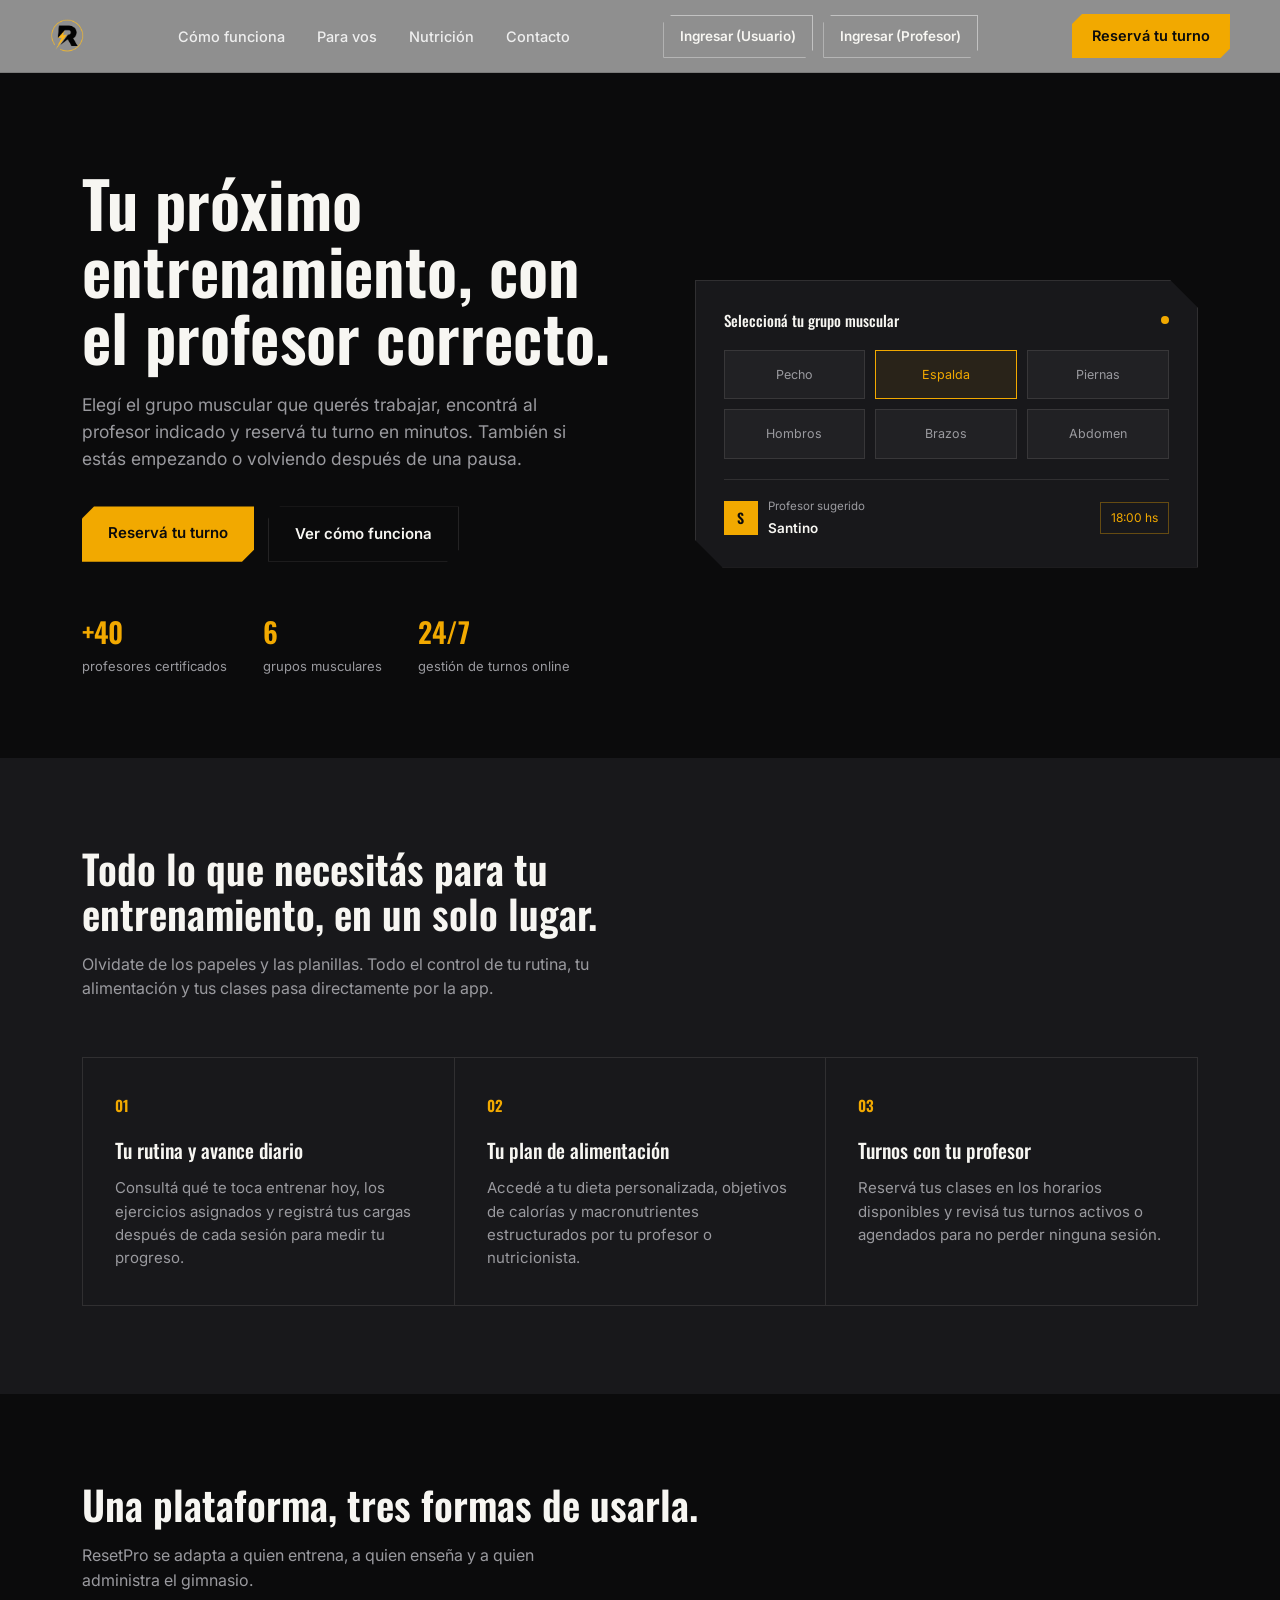
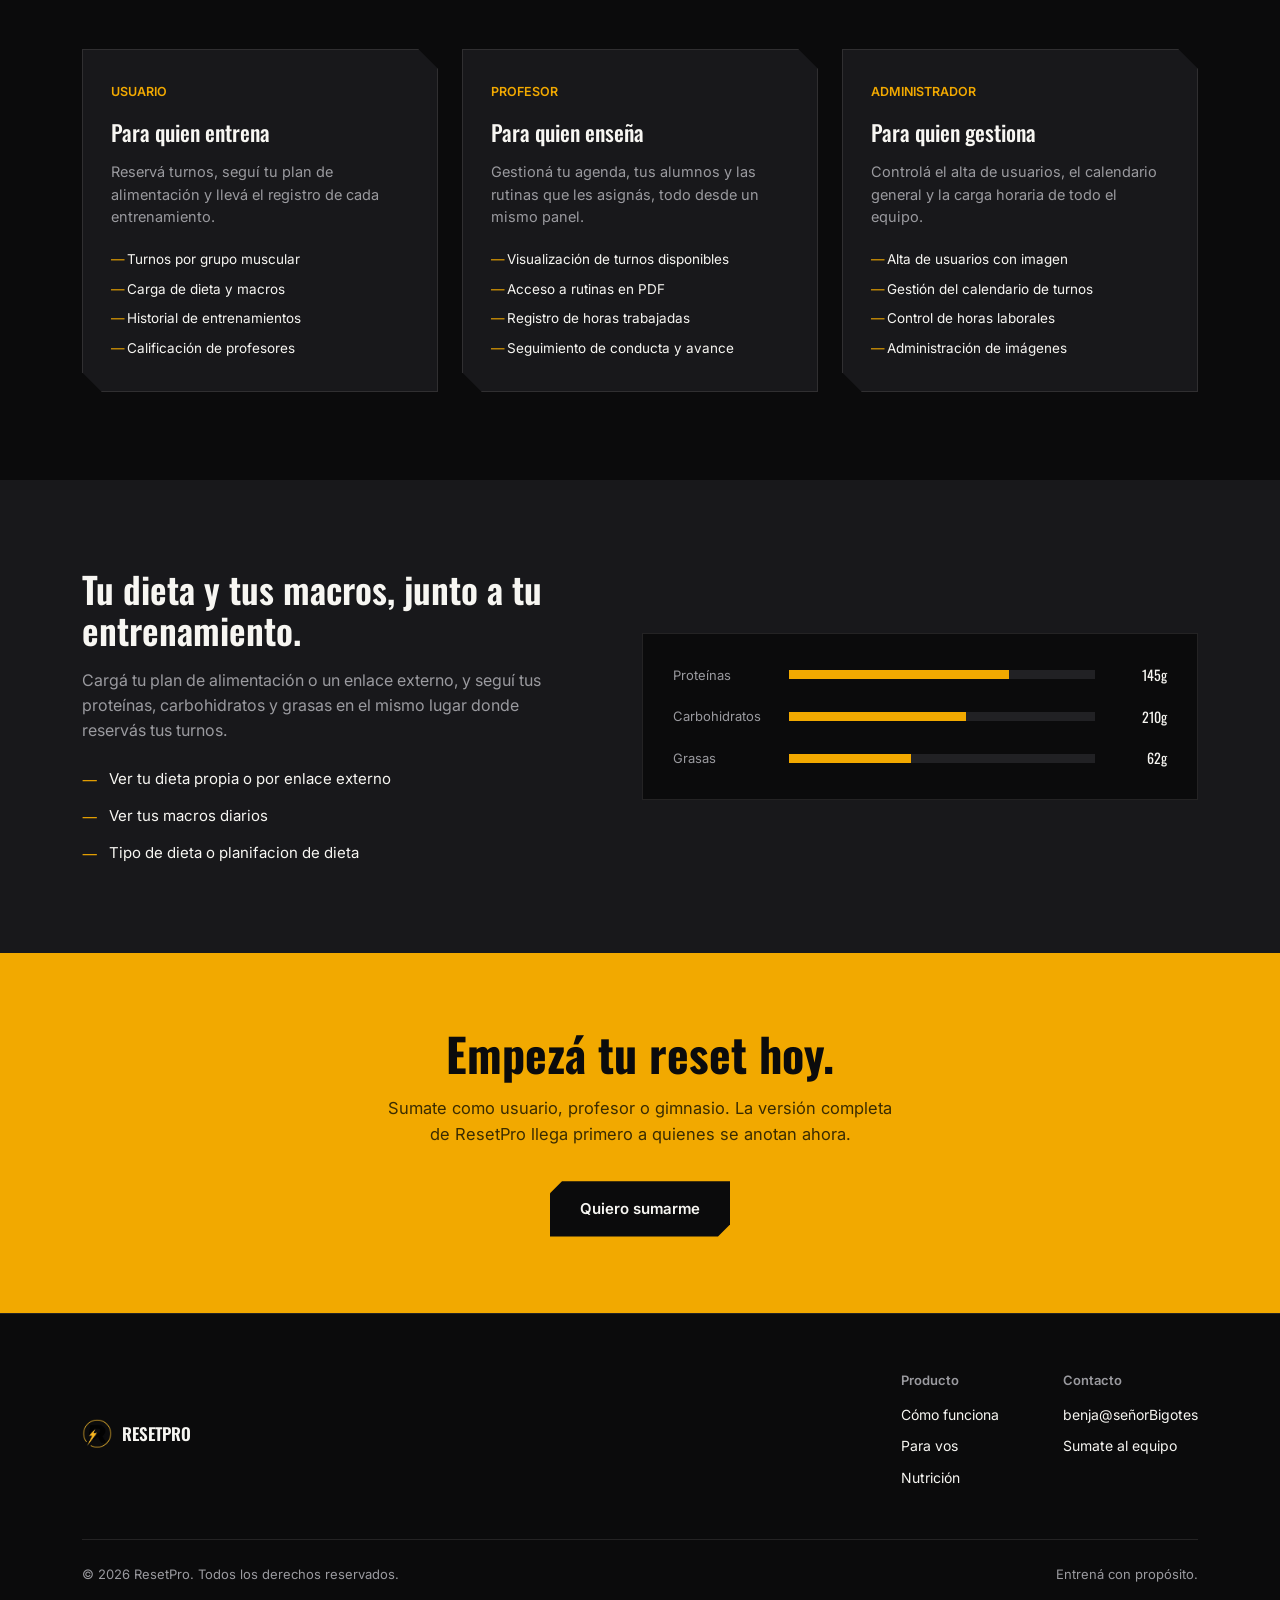
==== index.html @ 17e5f46b "Primer commit: Estructura web y WhatsApp" ====
<!DOCTYPE html>
<html lang="es">
<head>
<meta charset="UTF-8">
<meta name="viewport" content="width=device-width, initial-scale=1.0">
<title>ResetPro — Entrená con propósito</title>
<link rel="preconnect" href="https://fonts.googleapis.com">
<link rel="preconnect" href="https://fonts.gstatic.com" crossorigin>
<link href="https://fonts.googleapis.com/css2?family=Oswald:wght@400;500;600;700&family=Inter:wght@400;500;600;700&display=swap" rel="stylesheet">
  <link rel="stylesheet" href="style.css">
</head>
<body>

<header>
  <div class="wrap nav">
    <a class="brand" href="#top">
      <img src="icono.PNG" alt="Icono de RESETPRO">
    </a>
    <nav>
      <ul class="nav-links" id="navLinks">
        <li><a href="#como-funciona">Cómo funciona</a></li>
        <li><a href="#roles">Para vos</a></li>
        <li><a href="#nutricion">Nutrición</a></li>
        <li><a href="#contacto">Contacto</a></li>
      </ul>
    </nav>
    <div class="nav-auth" id="navAuth">
      <a href="#" aria-label="Ingresar como usuario">Ingresar (Usuario)</a>
      <a href="#" aria-label="Ingresar como profesor">Ingresar (Profesor)</a>
    </div>
    <a class="nav-cta" id="navCta" href="#contacto">Reservá tu turno</a>
    <button class="menu-btn" id="menuBtn" aria-label="Abrir menú">☰</button>
  </div>
</header>

<main id="top">

  <!-- HERO -->
  <section class="hero">
    <div class="wrap">
      <div>
        <h1>Tu próximo entrenamiento, con el profesor correcto.</h1>
        <p class="lead">Elegí el grupo muscular que querés trabajar, encontrá al profesor indicado y reservá tu turno en minutos. También si estás empezando o volviendo después de una pausa.</p>
        <div class="hero-actions">
          <a class="btn-primary" href="#contacto">Reservá tu turno</a>
          <a class="btn-secondary" href="#como-funciona">Ver cómo funciona</a>
        </div>
        <div class="hero-stats">
          <div><b>+40</b><span>profesores certificados</span></div>
          <div><b>6</b><span>grupos musculares</span></div>
          <div><b>24/7</b><span>gestión de turnos online</span></div>
        </div>
      </div>
      <div class="hero-visual">
        <div class="selector-card">
          <div class="sc-head">
            <h3>Seleccioná tu grupo muscular</h3>
            <span class="dot"></span>
          </div>
          <div class="muscle-grid">
            <div class="muscle-chip">Pecho</div>
            <div class="muscle-chip active">Espalda</div>
            <div class="muscle-chip">Piernas</div>
            <div class="muscle-chip">Hombros</div>
            <div class="muscle-chip">Brazos</div>
            <div class="muscle-chip">Abdomen</div>
          </div>
          <div class="sc-foot">
            <div class="who">
              <div class="avatar">S</div>
              <div>
                <small>Profesor sugerido</small>
                <p>Santino</p>
              </div>
            </div>
            <span class="slot">18:00 hs</span>
          </div>
        </div>
      </div>
    </div>
  </section>

  <!-- COMO FUNCIONA Boton de la pagina que te lleva -->
  <section id="como-funciona" class="alt">
    <div class="wrap">
      <div class="section-head">
        <h2>Todo lo que necesitás para tu entrenamiento, en un solo lugar.</h2>
        <p>Olvidate de los papeles y las planillas. Todo el control de tu rutina, tu alimentación y tus clases pasa directamente por la app.</p>
      </div>
      <div class="steps">
        <div class="step">
           <!-- 1  -->
          <span class="num">01</span>
          <h3>Tu rutina y avance diario</h3>
          <p>Consultá qué te toca entrenar hoy, los ejercicios asignados y registrá tus cargas después de cada sesión para medir tu progreso.</p>
        </div>
            <!-- 2  -->
        <div class="step">
          <span class="num">02</span>
          <h3>Tu plan de alimentación</h3>
          <p>Accedé a tu dieta personalizada, objetivos de calorías y macronutrientes estructurados por tu profesor o nutricionista.</p>
        </div>
        <div class="step">
          <span class="num">03</span>
          <h3>Turnos con tu profesor</h3>
          <p>Reservá tus clases en los horarios disponibles y revisá tus turnos activos o agendados para no perder ninguna sesión.</p>
        </div>
      </div>
    </div>
  </section>

  <!-- ROLES -->
  <section id="roles">
    <div class="wrap">
      <div class="section-head">
        <h2>Una plataforma, tres formas de usarla.</h2>
        <p>ResetPro se adapta a quien entrena, a quien enseña y a quien administra el gimnasio.</p>
      </div>
      <div class="roles">
        <div class="role-card">
          <span class="tag">USUARIO</span>
          <h3>Para quien entrena</h3>
          <p>Reservá turnos, seguí tu plan de alimentación y llevá el registro de cada entrenamiento.</p>
          <ul>
            <li>Turnos por grupo muscular</li>
            <li>Carga de dieta y macros</li>
            <li>Historial de entrenamientos</li>
            <li>Calificación de profesores</li>
          </ul>
        </div>
        <div class="role-card">
          <span class="tag">PROFESOR</span>
          <h3>Para quien enseña</h3>
          <p>Gestioná tu agenda, tus alumnos y las rutinas que les asignás, todo desde un mismo panel.</p>
          <ul>
            <li>Visualización de turnos disponibles</li>
            <li>Acceso a rutinas en PDF</li>
            <li>Registro de horas trabajadas</li>
            <li>Seguimiento de conducta y avance</li>
          </ul>
        </div>
        <div class="role-card">
          <span class="tag">ADMINISTRADOR</span>
          <h3>Para quien gestiona</h3>
          <p>Controlá el alta de usuarios, el calendario general y la carga horaria de todo el equipo.</p>
          <ul>
            <li>Alta de usuarios con imagen</li>
            <li>Gestión del calendario de turnos</li>
            <li>Control de horas laborales</li>
            <li>Administración de imágenes</li>
          </ul>
        </div>
      </div>
    </div>
  </section>

  <!-- NUTRICION -->
  <section id="nutricion" class="alt">
    <div class="wrap feature">
      <div class="feature-text">
        <h2>Tu dieta y tus macros, junto a tu entrenamiento.</h2>
        <p>Cargá tu plan de alimentación o un enlace externo, y seguí tus proteínas, carbohidratos y grasas en el mismo lugar donde reservás tus turnos.</p>
        <ul class="check-list">
          <li><span class="mark">—</span> Ver tu dieta propia o por enlace externo</li>
          <li><span class="mark">—</span> Ver tus macros diarios</li>
          <li><span class="mark">—</span> Tipo de dieta o planifacion de dieta</li>
        </ul>
      </div>
      <div class="macro-card">
        <div class="macro-row">
          <span class="macro-label">Proteínas</span>
          <div class="macro-bar"><div class="macro-fill" style="width:72%"></div></div>
          <span class="macro-val">145g</span>
        </div>
        <div class="macro-row">
          <span class="macro-label">Carbohidratos</span>
          <div class="macro-bar"><div class="macro-fill" style="width:58%"></div></div>
          <span class="macro-val">210g</span>
        </div>
        <div class="macro-row">
          <span class="macro-label">Grasas</span>
          <div class="macro-bar"><div class="macro-fill" style="width:40%"></div></div>
          <span class="macro-val">62g</span>
        </div>
      </div>
    </div>
  </section>

  <!-- DISEÑAR API para conectarte a WhatsApp -->
  <section class="cta-band" id="contacto">
    <div class="wrap">
    <h2>Empezá tu reset hoy.</h2>
    <p>Sumate como usuario, profesor o gimnasio. La versión completa de ResetPro llega primero a quienes se anotan ahora.</p>
    
    <!-- NUMERO DE BENJAMIN-->
    <a class="btn-dark" href="https://wa.me" target="_blank" rel="noopener noreferrer">Quiero sumarme</a>
</div>


</main>

<footer>
  <div class="wrap">
    <div class="footer-top">
      <div class="footer-brand">
        <img src="[data-uri]" alt="ResetPro">
        <span>RESETPRO</span>
      </div>
      <div class="footer-cols">
        <div class="footer-col">
          <h4>Producto</h4>
          <a href="#como-funciona">Cómo funciona</a>
          <a href="#roles">Para vos</a>
          <a href="#nutricion">Nutrición</a>
        </div>
        <div class="footer-col">
          <h4>Contacto</h4>
          <a href="mailto:benja@señorBigotes">benja@señorBigotes</a>
          <a href="#contacto">Sumate al equipo</a>
        </div>
      </div>
    </div>
    <div class="footer-bottom">
      <span>© 2026 ResetPro. Todos los derechos reservados.</span>
      <span>Entrená con propósito.</span>
    </div>
  </div>
</footer>
  <script src="script.js"></script>
</body>
</html>
---- style.css ----
:root{
    --black:#0B0B0C;
    --charcoal:#18181B;
    --charcoal-2:#212124;
    --gold:#F2A900;
    --gold-dim:#B8830A;
    --white:#F7F6F2;
    --grey:#9A9A9F;
    --line: rgba(247,246,242,0.10);
    --font-display:'Oswald', sans-serif;
    --font-body:'Inter', sans-serif;
  }
  :root:not([data-theme="light"]){
    --bg:var(--black);
    --bg-alt:var(--charcoal);
    --text:var(--white);
    --text-dim:var(--grey);
  }
  @media (prefers-color-scheme: light){
    :root:not([data-theme="dark"]){
      --bg:var(--black);
      --bg-alt:var(--charcoal);
      --text:var(--white);
      --text-dim:var(--grey);
    }
  }
  *{box-sizing:border-box;}
  html{scroll-behavior:smooth;}
  body{
    margin:0;
    background:var(--bg);
    color:var(--text);
    font-family:var(--font-body);
    line-height:1.55;
    -webkit-font-smoothing:antialiased;
  }
  img{max-width:100%;display:block;}
  a{color:inherit;}
  .wrap{
    max-width:1180px;
    margin:0 auto;
    padding:0 32px;
  }
  @media (max-width:640px){ .wrap{padding:0 20px;} }

  /* ---------- Header ---------- */
  header{
    position:sticky; top:0; z-index:50;
    background:#8F8F8F;
    backdrop-filter:blur(10px);
    border-bottom:1px solid rgba(11,11,12,0.15);
  }
  .nav{
    display:flex; align-items:center; justify-content:space-between;
    gap:24px;
    padding:14px 0;
  }
  .brand{display:flex; align-items:center; gap:10px; text-decoration:none; flex-shrink:0;}
  .brand img{height:34px; width:34px;}
  .brand span{
    font-family:var(--font-display);
    font-size:19px; letter-spacing:0.5px; font-weight:600;
    color:var(--white);
  }
  .nav-links{display:flex; gap:32px; list-style:none; margin:0; padding:0; flex-grow:1;}
  .nav-links a{
    font-size:14.5px; font-weight:500; text-decoration:none; color:rgba(255,255,255,0.85);
    transition:color .2s ease;
  }
  .nav-links a:hover{color:var(--white);}
  .nav-auth{display:flex; gap:10px; align-items:center; flex-shrink:0;}
  .nav-auth a{
    font-size:13.5px; font-weight:600; text-decoration:none; color:var(--white);
    padding:10px 16px;
    border:1px solid rgba(255,255,255,0.45);
    clip-path: polygon(8px 0, 100% 0, 100% calc(100% - 8px), calc(100% - 8px) 100%, 0 100%, 0 8px);
    transition:border-color .2s ease, background .2s ease;
    white-space:nowrap;
  }
  .nav-auth a:hover{border-color:var(--gold); background:rgba(242,169,0,0.15);}
  .nav-cta{
    display:inline-flex; align-items:center; gap:8px;
    background:var(--gold); color:var(--black);
    font-weight:600; font-size:14.5px;
    padding:11px 20px;
    text-decoration:none;
    clip-path: polygon(10px 0, 100% 0, 100% calc(100% - 10px), calc(100% - 10px) 100%, 0 100%, 0 10px);
    transition:background .2s ease, transform .2s ease;
  }
  .nav-cta:hover{background:#ffbe2e; transform:translateY(-1px);}
  .menu-btn{display:none; background:none; border:0; color:var(--black); font-size:26px; cursor:pointer;}
  @media (max-width:860px){
    .nav-links, .nav-cta, .nav-auth{display:none;}
    .menu-btn{display:block;}
    .nav-links.open{
      display:flex; flex-direction:column; gap:0;
      position:absolute; top:64px; left:0; right:0;
      background:var(--white); border-bottom:1px solid rgba(11,11,12,0.08);
      padding:8px 20px 16px;
    }
    .nav-links.open a{padding:12px 0; border-bottom:1px solid rgba(11,11,12,0.08); color:var(--black);}
    .nav-auth.open{
      display:flex; gap:10px;
      position:absolute; top:246px; left:20px; right:20px;
      background:var(--white); padding:0 0 16px;
    }
    .nav-auth.open a{flex:1; text-align:center; background:var(--white);}
    .nav-cta.open{
      display:flex; justify-content:center;
      position:absolute; top:310px; left:20px; right:20px;
    }
  }

  /* ---------- Hero ---------- */
  .hero{
    padding:96px 0 80px;
    position:relative;
    overflow:hidden;
  }
  .hero .wrap{
    display:grid;
    grid-template-columns:1.05fr 0.95fr;
    gap:56px;
    align-items:center;
  }
  @media (max-width:900px){
    .hero .wrap{grid-template-columns:1fr; gap:44px;}
    .hero{padding:56px 0 64px;}
  }
  .hero h1{
    font-family:var(--font-display);
    font-weight:600;
    font-size:clamp(38px, 5.4vw, 64px);
    line-height:1.04;
    letter-spacing:0.2px;
    margin:0 0 22px;
  }
  .hero p.lead{
    font-size:17.5px;
    color:var(--text-dim);
    max-width:46ch;
    margin:0 0 34px;
  }
  .hero-actions{display:flex; gap:14px; flex-wrap:wrap;}
  .btn-primary, .btn-secondary{
    font-family:var(--font-body);
    font-weight:600; font-size:15px;
    padding:15px 26px;
    text-decoration:none;
    cursor:pointer;
    border:none;
  }
  .btn-primary{
    background:var(--gold); color:var(--black);
    clip-path: polygon(12px 0, 100% 0, 100% calc(100% - 12px), calc(100% - 12px) 100%, 0 100%, 0 12px);
    transition:background .2s ease, transform .2s ease;
  }
  .btn-primary:hover{background:#ffbe2e; transform:translateY(-1px);}
  .btn-secondary{
    background:transparent; color:var(--white);
    border:1px solid var(--line);
    clip-path: polygon(12px 0, 100% 0, 100% calc(100% - 12px), calc(100% - 12px) 100%, 0 100%, 0 12px);
    transition:border-color .2s ease, background .2s ease;
  }
  .btn-secondary:hover{border-color:var(--gold); background:rgba(242,169,0,0.06);}

  .hero-stats{
    display:flex; gap:36px; margin-top:48px; flex-wrap:wrap;
  }
  .hero-stats div b{
    display:block; font-family:var(--font-display); font-size:28px; color:var(--gold); font-weight:600;
  }
  .hero-stats div span{font-size:13px; color:var(--text-dim);}

  /* Hero visual: muscle-group selector mock */
  .hero-visual{position:relative;}
  .selector-card{
    background:var(--charcoal);
    border:1px solid var(--line);
    padding:28px;
    clip-path: polygon(0 0, calc(100% - 28px) 0, 100% 28px, 100% 100%, 28px 100%, 0 calc(100% - 28px));
  }
  .selector-card .sc-head{
    display:flex; align-items:center; justify-content:space-between;
    margin-bottom:18px;
  }
  .selector-card .sc-head h3{
    font-family:var(--font-display); font-weight:500; font-size:15px; margin:0; color:var(--white);
  }
  .selector-card .sc-head .dot{width:8px; height:8px; background:var(--gold); border-radius:50%;}
  .muscle-grid{display:grid; grid-template-columns:repeat(3,1fr); gap:10px;}
  .muscle-chip{
    border:1px solid var(--line);
    padding:14px 8px;
    text-align:center;
    font-size:12.5px; color:var(--text-dim);
    background:var(--charcoal-2);
  }
  .muscle-chip.active{
    border-color:var(--gold); color:var(--gold); background:rgba(242,169,0,0.08);
  }
  .selector-card .sc-foot{
    margin-top:20px; padding-top:18px; border-top:1px solid var(--line);
    display:flex; align-items:center; justify-content:space-between;
  }
  .selector-card .sc-foot .who{display:flex; align-items:center; gap:10px;}
  .avatar{width:34px; height:34px; background:var(--gold); color:var(--black); font-family:var(--font-display); font-weight:600; display:flex; align-items:center; justify-content:center; font-size:14px;}
  .selector-card .sc-foot small{display:block; color:var(--text-dim); font-size:11.5px;}
  .selector-card .sc-foot p{margin:2px 0 0; font-size:13.5px; font-weight:600;}
  .slot{font-size:12px; color:var(--gold); border:1px solid rgba(242,169,0,0.35); padding:6px 10px;}

  /* ---------- Section shared ---------- */
  section{padding:88px 0;}
  @media (max-width:640px){ section{padding:60px 0;} }
  .section-head{max-width:640px; margin-bottom:56px;}
  .section-head h2{
    font-family:var(--font-display); font-weight:600;
    font-size:clamp(28px,3.6vw,40px); line-height:1.12; margin:0 0 16px;
  }
  .section-head p{color:var(--text-dim); font-size:16px; margin:0; max-width:52ch;}
  .alt{background:var(--bg-alt);}

  /* Steps */
  .steps{
    display:grid; grid-template-columns:repeat(3,1fr); gap:0;
    border-top:1px solid var(--line); border-left:1px solid var(--line);
  }
  @media (max-width:800px){ .steps{grid-template-columns:1fr;} }
  .step{
    border-right:1px solid var(--line); border-bottom:1px solid var(--line);
    padding:36px 32px;
  }
  .step .num{
    font-family:var(--font-display); font-size:15px; color:var(--gold); font-weight:600; margin-bottom:18px; display:block;
  }
  .step h3{font-family:var(--font-display); font-weight:500; font-size:20px; margin:0 0 10px;}
  .step p{color:var(--text-dim); font-size:15px; margin:0;}

  /* Role cards */
  .roles{display:grid; grid-template-columns:repeat(3,1fr); gap:24px;}
  @media (max-width:860px){ .roles{grid-template-columns:1fr;} }
  .role-card{
    background:var(--charcoal);
    border:1px solid var(--line);
    padding:32px 28px;
    clip-path: polygon(0 0, calc(100% - 20px) 0, 100% 20px, 100% 100%, 20px 100%, 0 calc(100% - 20px));
    display:flex; flex-direction:column;
  }
  .role-card .tag{
    font-size:12.5px; color:var(--gold); font-weight:600; margin-bottom:14px;
  }
  .role-card h3{font-family:var(--font-display); font-weight:500; font-size:22px; margin:0 0 12px;}
  .role-card p{color:var(--text-dim); font-size:14.5px; margin:0 0 20px; flex-grow:1;}
  .role-card ul{list-style:none; margin:0; padding:0; display:flex; flex-direction:column; gap:9px;}
  .role-card li{font-size:13.5px; color:var(--text); padding-left:16px; position:relative;}
  .role-card li::before{content:"—"; position:absolute; left:0; color:var(--gold);}

  /* Diet / macros feature */
  .feature{
    display:grid; grid-template-columns:0.95fr 1.05fr; gap:56px; align-items:center;
  }
  @media (max-width:900px){ .feature{grid-template-columns:1fr;} }
  .macro-card{
    background:var(--black);
    border:1px solid var(--line);
    padding:30px;
  }
  .macro-row{display:flex; align-items:center; gap:16px; margin-bottom:20px;}
  .macro-row:last-child{margin-bottom:0;}
  .macro-label{width:100px; font-size:13px; color:var(--text-dim); flex-shrink:0;}
  .macro-bar{flex-grow:1; height:9px; background:var(--charcoal-2); position:relative; overflow:hidden;}
  .macro-fill{position:absolute; left:0; top:0; bottom:0; background:var(--gold);}
  .macro-val{width:56px; text-align:right; font-family:var(--font-display); font-size:14px; color:var(--white); flex-shrink:0;}
  .feature-text h2{font-family:var(--font-display); font-weight:600; font-size:clamp(26px,3.4vw,36px); margin:0 0 18px; line-height:1.14;}
  .feature-text p{color:var(--text-dim); font-size:16px; margin:0 0 24px; max-width:48ch;}
  .check-list{list-style:none; margin:0; padding:0; display:flex; flex-direction:column; gap:14px;}
  .check-list li{display:flex; gap:12px; font-size:15px; align-items:flex-start;}
  .check-list li .mark{color:var(--gold); font-family:var(--font-display); flex-shrink:0;}

  /* CTA band */
  .cta-band{
    background:var(--gold); color:var(--black); text-align:center; padding:76px 0;
  }
  .cta-band h2{
    font-family:var(--font-display); font-weight:700; font-size:clamp(30px,4.4vw,46px); margin:0 0 18px; line-height:1.08;
  }
  .cta-band p{font-size:16.5px; margin:0 0 34px; color:#3b2c00; max-width:52ch; margin-left:auto; margin-right:auto;}
  .btn-dark{
    display:inline-block; background:var(--black); color:var(--white);
    font-weight:600; font-size:15px; padding:16px 30px; text-decoration:none;
    clip-path: polygon(12px 0, 100% 0, 100% calc(100% - 12px), calc(100% - 12px) 100%, 0 100%, 0 12px);
    transition:transform .2s ease;
  }
  .btn-dark:hover{transform:translateY(-2px);}

  /* Footer */
  footer{padding:56px 0 40px; border-top:1px solid var(--line);}
  .footer-top{display:flex; justify-content:space-between; flex-wrap:wrap; gap:40px; margin-bottom:40px;}
  .footer-brand{display:flex; align-items:center; gap:10px;}
  .footer-brand img{height:30px; width:30px;}
  .footer-brand span{font-family:var(--font-display); font-size:17px; font-weight:600;}
  .footer-cols{display:flex; gap:64px; flex-wrap:wrap;}
  .footer-col h4{font-size:13px; color:var(--text-dim); font-weight:600; margin:0 0 14px;}
  .footer-col a{display:block; font-size:14px; margin-bottom:10px; text-decoration:none; color:var(--text);}
  .footer-col a:hover{color:var(--gold);}
  .footer-bottom{
    display:flex; justify-content:space-between; padding-top:24px; border-top:1px solid var(--line);
    font-size:13px; color:var(--text-dim); flex-wrap:wrap; gap:12px;
  }

  ::selection{background:var(--gold); color:var(--black);}
  :focus-visible{outline:2px solid var(--gold); outline-offset:2px;}
  @media (prefers-reduced-motion: reduce){
    *{transition:none !important; scroll-behavior:auto !important;}
  }
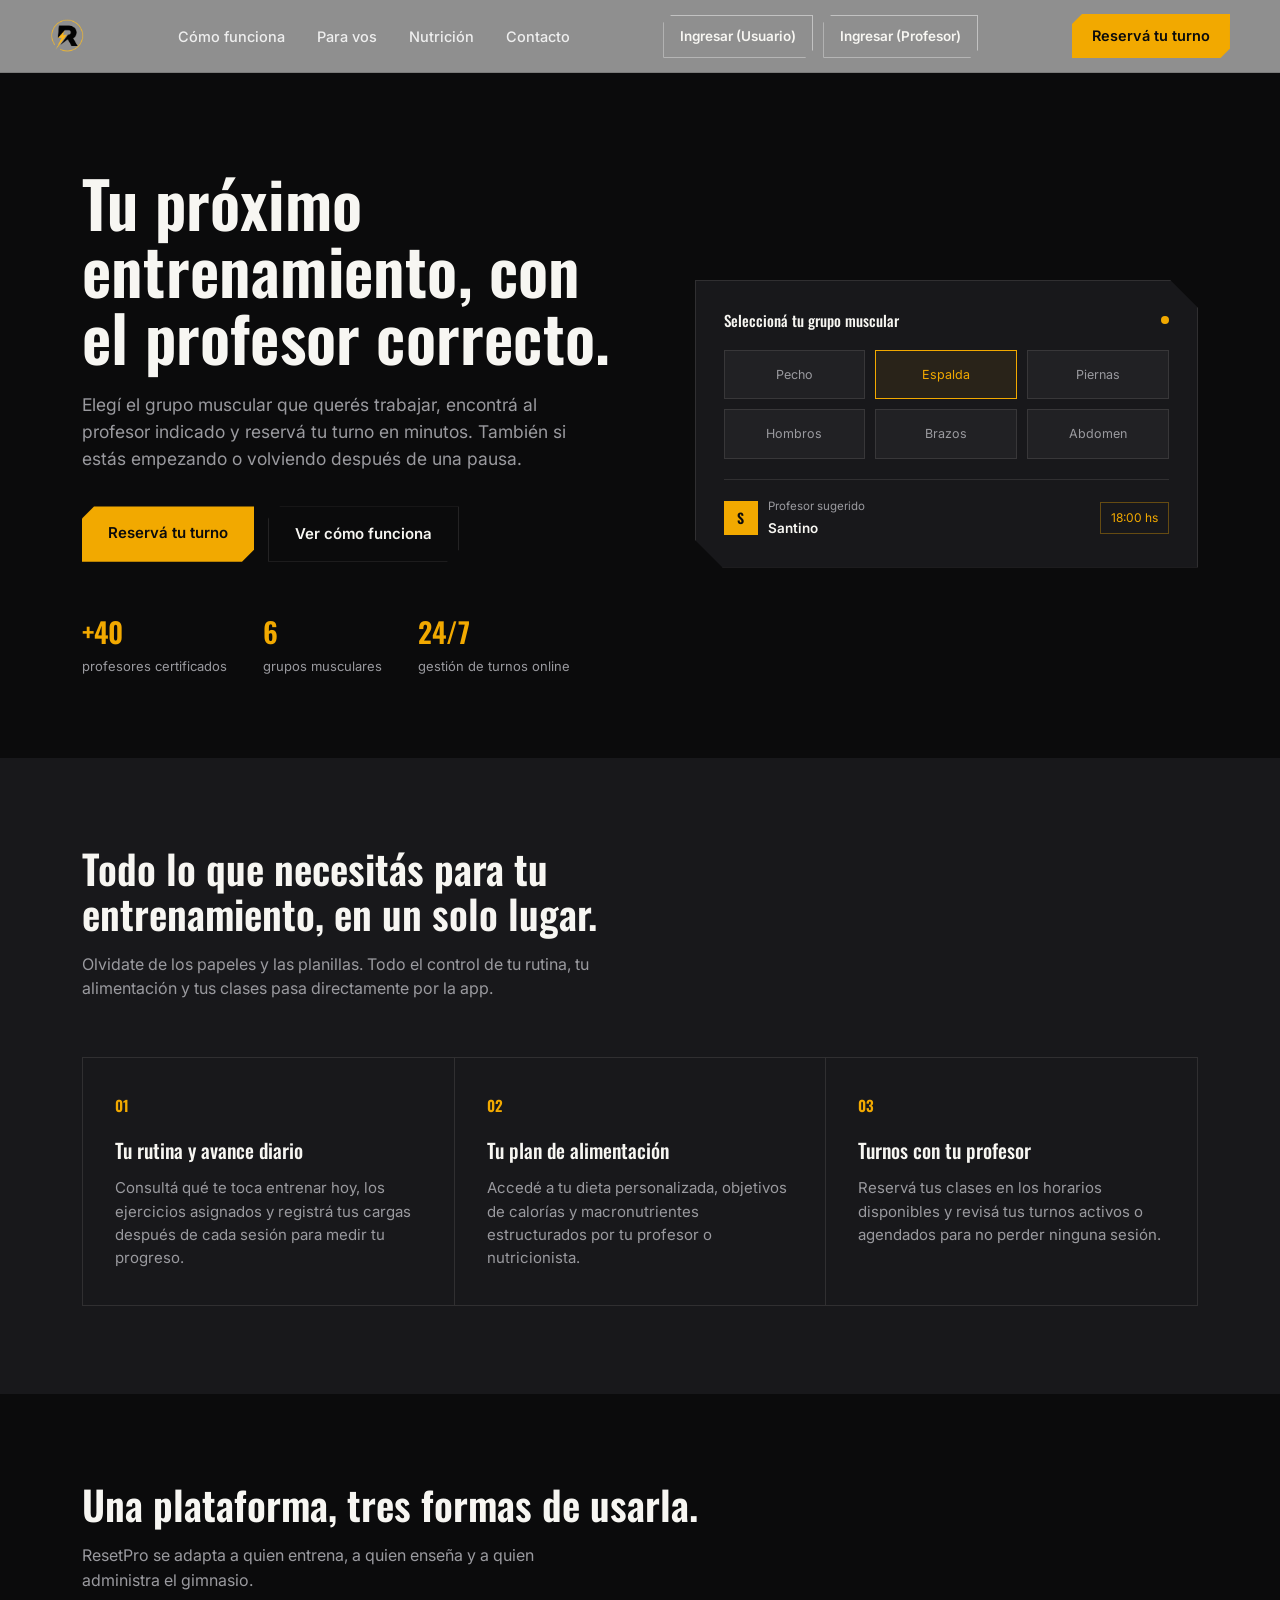
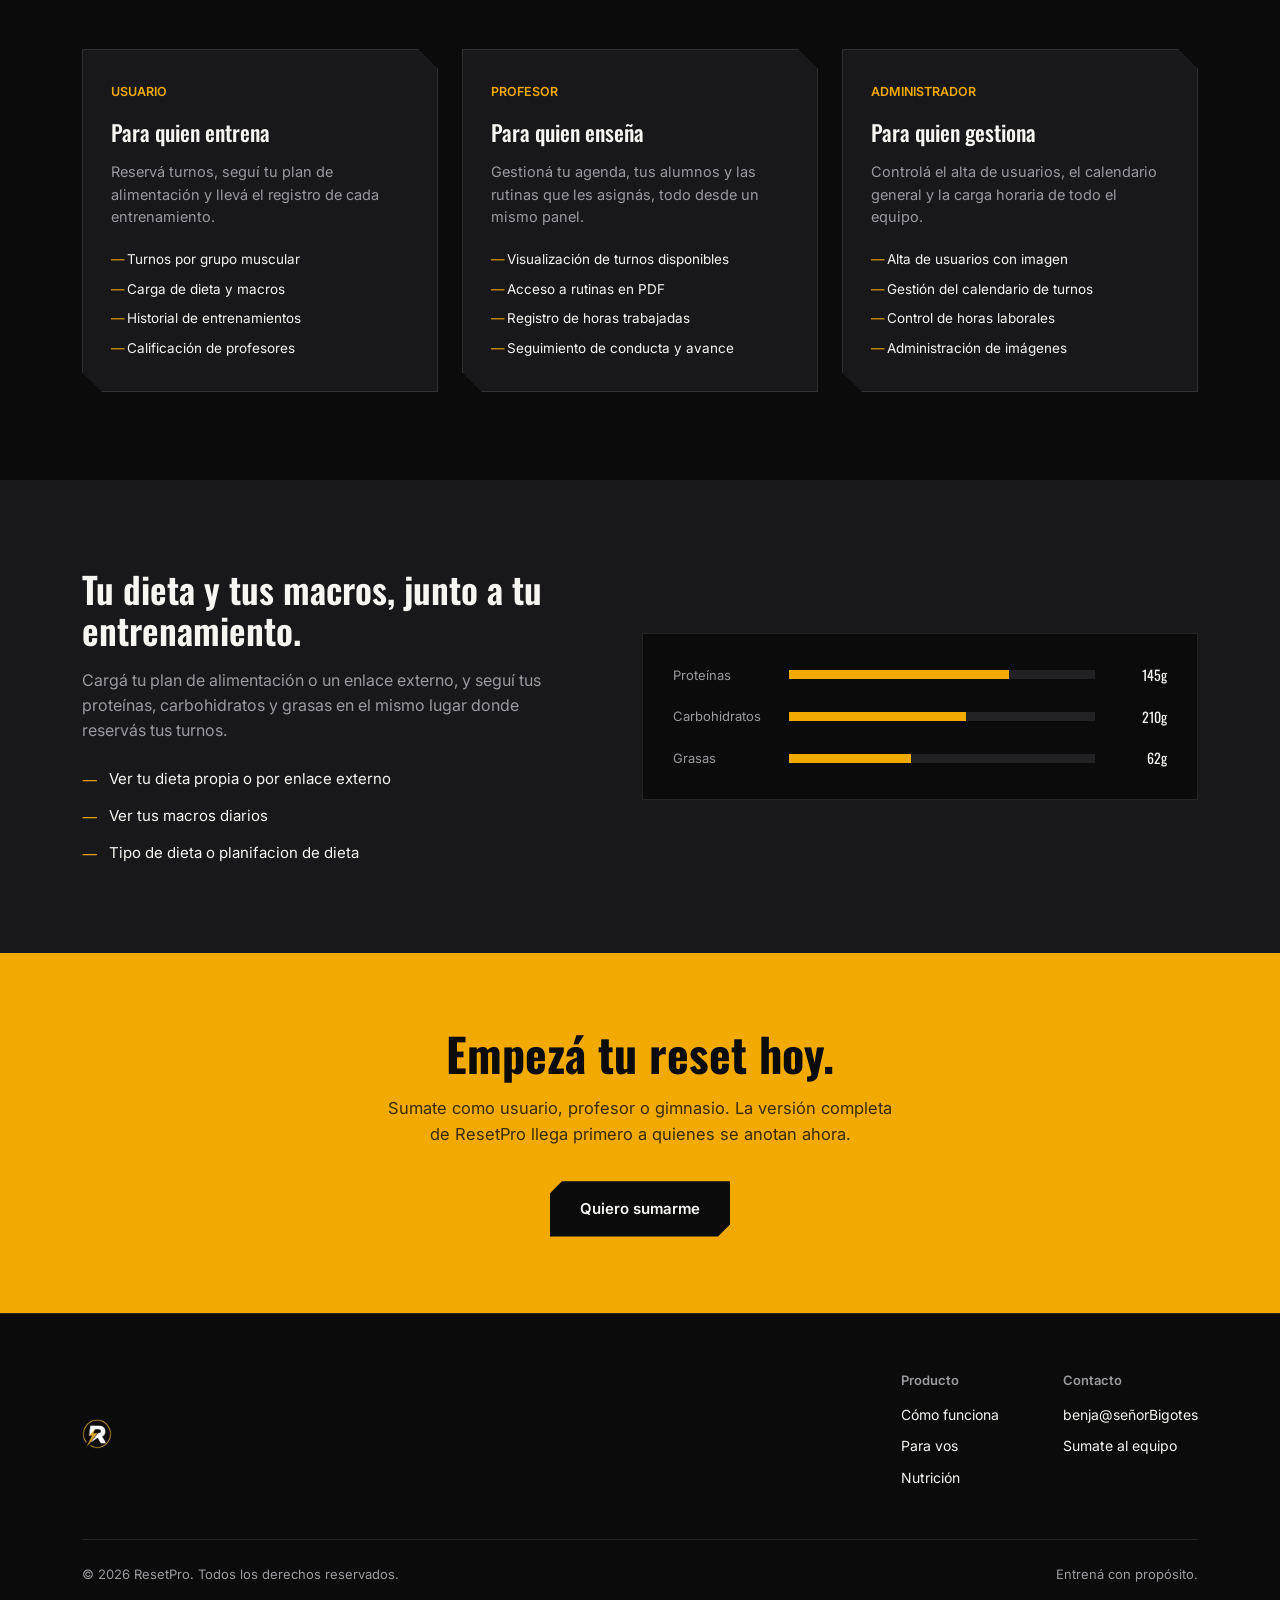
==== commit 970c1320: "Mi primer commit" ====
--- a/index.html
+++ b/index.html
@@ -25,8 +25,8 @@
       </ul>
     </nav>
     <div class="nav-auth" id="navAuth">
-      <a href="#" aria-label="Ingresar como usuario">Ingresar (Usuario)</a>
-      <a href="#" aria-label="Ingresar como profesor">Ingresar (Profesor)</a>
+      <a href="login-usuario.html" aria-label="Ingresar como usuario">Ingresar (Usuario)</a>
+     <a href="login-profesor.html" aria-label="Ingresar como profesor">Ingresar (Profesor)</a>
     </div>
     <a class="nav-cta" id="navCta" href="#contacto">Reservá tu turno</a>
     <button class="menu-btn" id="menuBtn" aria-label="Abrir menú">☰</button>
@@ -100,6 +100,7 @@
           <h3>Tu plan de alimentación</h3>
           <p>Accedé a tu dieta personalizada, objetivos de calorías y macronutrientes estructurados por tu profesor o nutricionista.</p>
         </div>
+          <!-- 3  -->
         <div class="step">
           <span class="num">03</span>
           <h3>Turnos con tu profesor</h3>
@@ -193,7 +194,7 @@
     <p>Sumate como usuario, profesor o gimnasio. La versión completa de ResetPro llega primero a quienes se anotan ahora.</p>
     
     <!-- NUMERO DE BENJAMIN-->
-    <a class="btn-dark" href="https://wa.me" target="_blank" rel="noopener noreferrer">Quiero sumarme</a>
+    <a class="btn-dark" href="https://wa.me/5493517668913" target="_blank" rel="noopener noreferrer">Quiero sumarme</a>
 </div>
 
 
@@ -203,8 +204,7 @@
   <div class="wrap">
     <div class="footer-top">
       <div class="footer-brand">
-        <img src="[data-uri]" alt="ResetPro">
-        <span>RESETPRO</span>
+       <img src="ResetWhite.png" alt="Icono de RESETPRO">
       </div>
       <div class="footer-cols">
         <div class="footer-col">
@@ -216,7 +216,7 @@
         <div class="footer-col">
           <h4>Contacto</h4>
           <a href="mailto:benja@señorBigotes">benja@señorBigotes</a>
-          <a href="#contacto">Sumate al equipo</a>
+          <a href="https://wa.me/5493517668913">Sumate al equipo</a>
         </div>
       </div>
     </div>
